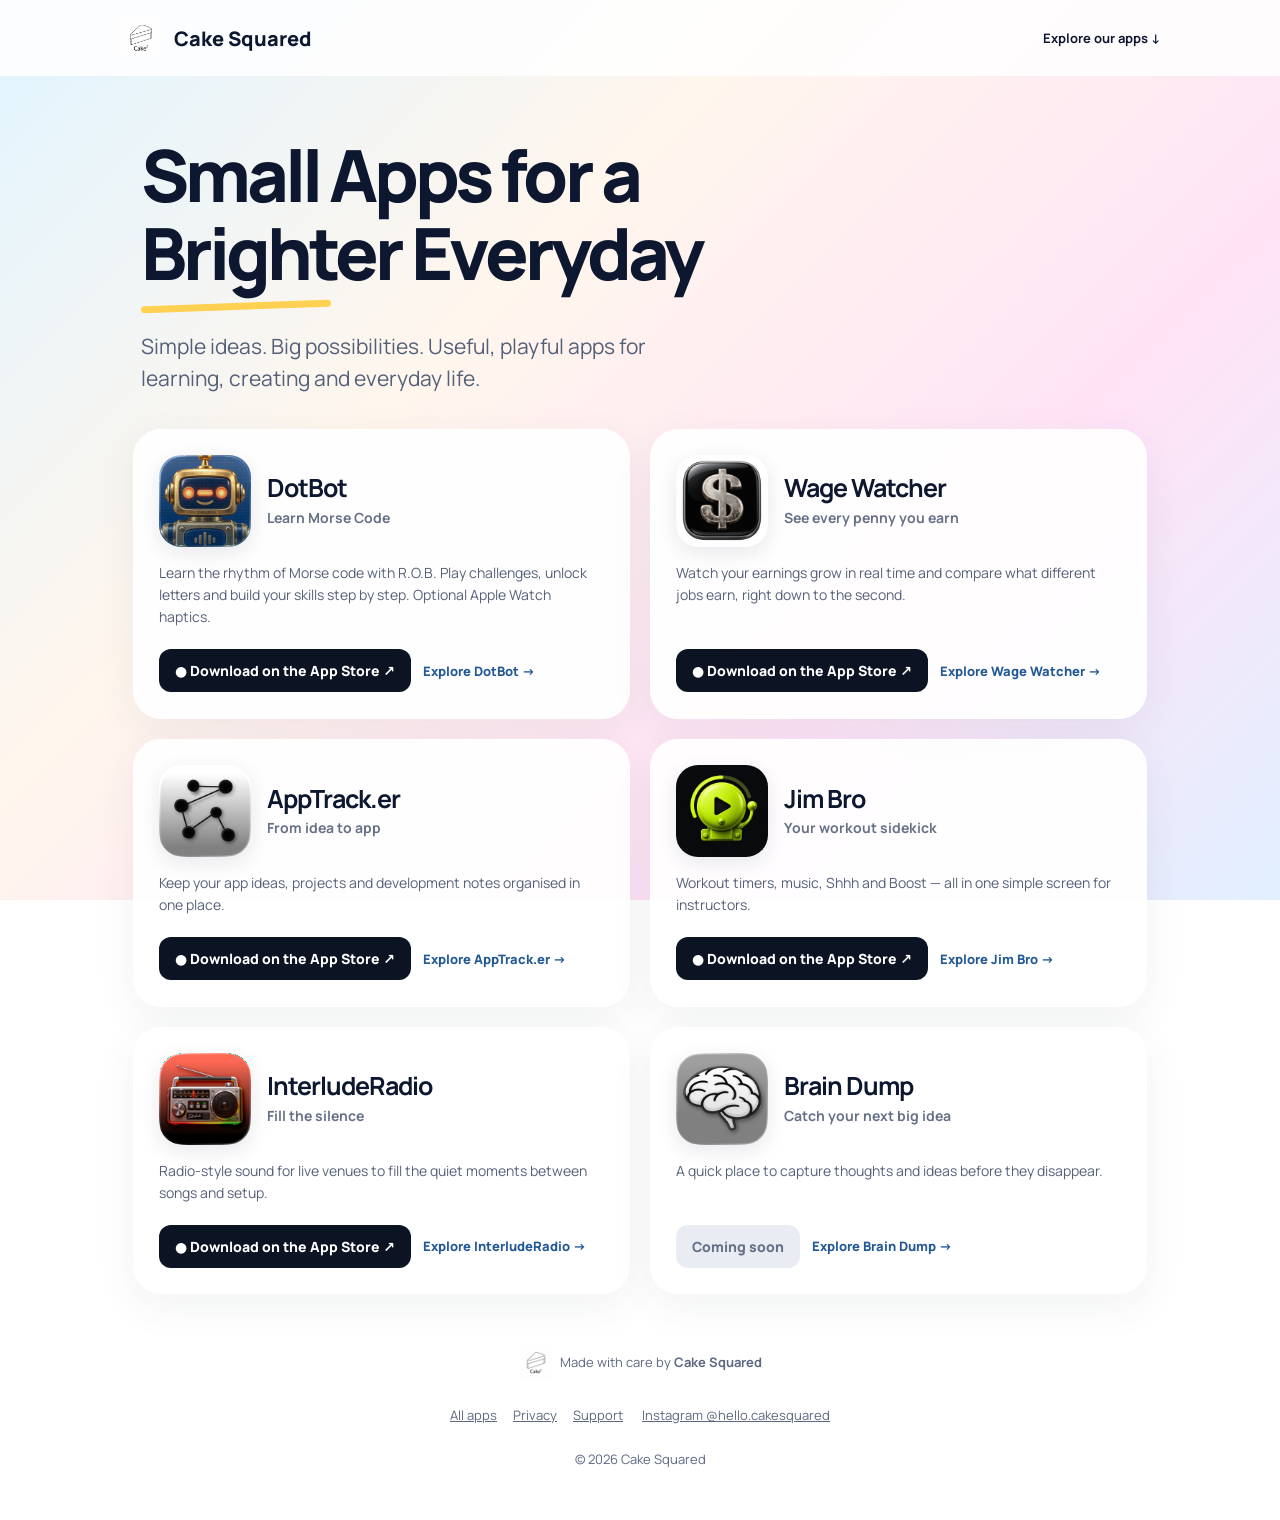
==== index.html @ 2212ad62 "Complete DotBot rebrand and redirect legacy app page" ====
<!doctype html><html lang="en-GB"><head><meta charset="utf-8"><meta name="viewport" content="width=device-width,initial-scale=1"><meta name="theme-color" content="#fff6fc"><title>Cake Squared — Apps for iPhone and Apple Watch</title><link rel="icon" href="/assets/favicon-32.png" sizes="32x32" type="image/png"><link rel="icon" href="/assets/favicon.png" sizes="512x512" type="image/png"><link rel="apple-touch-icon" href="/assets/apple-touch-icon.png"><meta name="description" content="Discover Cake Squared apps for Morse code learning, live earnings, app development, workout timing and live performance."><link rel="preconnect" href="https://fonts.googleapis.com"><link rel="preconnect" href="https://fonts.gstatic.com" crossorigin><link href="https://fonts.googleapis.com/css2?family=Manrope:wght@400;500;600;700;800&display=swap" rel="stylesheet"><link rel="stylesheet" href="/home.css?v=20261017-1">
<link rel="canonical" href="https://cakesquared.co.uk/">
<meta property="og:type" content="website">
<meta property="og:site_name" content="Cake Squared">
<meta property="og:locale" content="en_GB">
<meta property="og:title" content="Cake Squared — Apps for iPhone and Apple Watch">
<meta property="og:description" content="Discover Cake Squared apps for Morse code learning, live earnings, app development, workout timing and live performance.">
<meta property="og:url" content="https://cakesquared.co.uk/">
<meta property="og:image" content="https://cakesquared.co.uk/assets/cake-logo.png">
<meta property="og:image:alt" content="Cake Squared logo">
</head><body><a class="skip-link" href="#main">Skip to content</a><header><a class="brand" href="/"><img src="/assets/cake-logo.png" alt="">Cake Squared</a><a class="small-link" href="/#apps">Explore our apps ↓</a></header><main id="main"><section class="hero"><h1>Small Apps for a<br>Brighter Everyday</h1><div class="accent"></div><p>Simple ideas. Big possibilities. Useful, playful apps for learning, creating and everyday life.</p></section><section id="apps" class="apps" aria-label="Our apps">
<article class="app"><div class="top"><img class="icon" src="/assets/dotbot-icon.jpg" alt="DotBot icon"><div><h2>DotBot</h2><div class="subtitle">Learn Morse Code</div></div></div><p>Learn the rhythm of Morse code with R.O.B. Play challenges, unlock letters and build your skills step by step. Optional Apple Watch haptics.</p><div class="actions"><a class="store" href="https://apps.apple.com/gb/app/dotbot-learn-morse-code/id6819235842" target="_blank" rel="noopener">● Download on the App Store ↗</a><a class="details" href="/dotbot.html">Explore DotBot →</a></div></article>
<article class="app"><div class="top"><img class="icon" src="/assets/wage-watcher-icon.png" alt="Wage Watcher icon"><div><h2>Wage Watcher</h2><div class="subtitle">See every penny you earn</div></div></div><p>Watch your earnings grow in real time and compare what different jobs earn, right down to the second.</p><div class="actions"><a class="store" href="https://apps.apple.com/gb/app/wage-watcher/id6759516483" target="_blank" rel="noopener">● Download on the App Store ↗</a><a class="details" href="/wage-watcher.html">Explore Wage Watcher →</a></div></article>
<article class="app"><div class="top"><img class="icon" src="/assets/app-track-icon.png" alt="AppTrack.er icon"><div><h2>AppTrack.er</h2><div class="subtitle">From idea to app</div></div></div><p>Keep your app ideas, projects and development notes organised in one place.</p><div class="actions"><a class="store" href="https://apps.apple.com/gb/app/apptrack-er/id6759859570" target="_blank" rel="noopener">● Download on the App Store ↗</a><a class="details" href="/app-track.html">Explore AppTrack.er →</a></div></article>
<article class="app"><div class="top"><img class="icon" src="/assets/jim-bro-icon.png" alt="Jim Bro icon"><div><h2>Jim Bro</h2><div class="subtitle">Your workout sidekick</div></div></div><p>Workout timers, music, Shhh and Boost — all in one simple screen for instructors.</p><div class="actions"><a class="store" href="https://apps.apple.com/gb/app/jim-bro-workout-boss/id6760321278" target="_blank" rel="noopener">● Download on the App Store ↗</a><a class="details" href="/jim-bro.html">Explore Jim Bro →</a></div></article>
<article class="app"><div class="top"><img class="icon" src="/assets/interlude-icon.png" alt="InterludeRadio icon"><div><h2>InterludeRadio</h2><div class="subtitle">Fill the silence</div></div></div><p>Radio-style sound for live venues to fill the quiet moments between songs and setup.</p><div class="actions"><a class="store" href="https://apps.apple.com/gb/app/interluderadio/id6811347236" target="_blank" rel="noopener">● Download on the App Store ↗</a><a class="details" href="/interlude.html">Explore InterludeRadio →</a></div></article>
<article class="app"><div class="top"><img class="icon" src="/assets/brain-dump-icon.png" alt="Brain Dump icon"><div><h2>Brain Dump</h2><div class="subtitle">Catch your next big idea</div></div></div><p>A quick place to capture thoughts and ideas before they disappear.</p><div class="actions"><span class="soon">Coming soon</span><a class="details" href="/brain-dump.html">Explore Brain Dump →</a></div></article>
</section><footer><div><img src="/assets/cake-logo.png" alt="">Made with care by <strong>Cake Squared</strong></div><p><a href="/apps/">All apps</a><a href="/privacy-policy.html">Privacy</a><a href="mailto:support@cakesquared.co.uk">Support</a>
          <a href="https://www.instagram.com/hello.cakesquared/" target="_blank" rel="noopener noreferrer">Instagram @hello.cakesquared</a></p>© 2026 Cake Squared</footer></main></body></html>
---- home.css ----
*{box-sizing:border-box}body{margin:0;color:#0d1830;font-family:Manrope,system-ui,sans-serif;background:linear-gradient(135deg,#e0f4ff 0%,#fff6ed 36%,#ffe3f6 70%,#e1efff 100%) fixed}a{color:inherit}header{background:#ffffffdb;padding:16px max(20px,calc((100vw - 1040px)/2));display:flex;align-items:center;justify-content:space-between;gap:12px}.brand{display:flex;align-items:center;gap:12px;font-size:20px;font-weight:800;text-decoration:none}.brand img{width:42px;height:42px;object-fit:contain}.small-link{font-size:13px;text-decoration:none;font-weight:700}main{max-width:1050px;margin:auto;padding:36px 18px 28px}.hero{position:relative;padding:24px 8px 34px}.hero h1{font-size:clamp(38px,7vw,72px);line-height:1.08;letter-spacing:-.055em;margin:0 0 20px;max-width:780px;font-weight:800}.hero p{font-size:clamp(16px,2.4vw,21px);color:#546078;max-width:570px;line-height:1.55;margin:0}.accent{height:7px;width:190px;background:#ffd052;border-radius:99px;transform:rotate(-2deg);margin:-9px 0 20px}.apps{display:grid;grid-template-columns:repeat(2,minmax(0,1fr));gap:20px}.app{background:#fffffff0;border:1px solid #ffffff;box-shadow:0 12px 40px #36445c12;border-radius:28px;padding:25px;display:flex;flex-direction:column;gap:15px;transition:transform .2s,box-shadow .2s}.app:hover{transform:translateY(-4px);box-shadow:0 16px 42px #36445c24}.top{display:flex;gap:16px;align-items:center}.icon{height:92px;width:92px;border-radius:22px;object-fit:cover;box-shadow:0 6px 20px #17233b19;flex:none}.app h2{font-size:25px;line-height:1.1;letter-spacing:-.04em;margin:0}.subtitle{color:#667187;font-weight:700;margin-top:6px;font-size:14px}.app p{color:#566179;line-height:1.6;margin:0;flex:1;font-size:14px}.actions{display:flex;flex-wrap:wrap;align-items:center;gap:12px;margin-top:5px}.store{background:#0c1424;color:white;text-decoration:none;padding:12px 16px;border-radius:12px;font-size:14px;font-weight:800;display:inline-flex;align-items:center;gap:9px}.store:hover{background:#273853}.details{font-size:13px;font-weight:800;text-decoration:none;color:#235a95}.soon{background:#e9edf3;color:#647086;padding:12px 16px;border-radius:12px;font-weight:800;font-size:14px}footer{margin-top:28px;text-align:center;border-radius:26px;background:#ffffffa8;padding:24px;color:#5d6880;font-size:13px}footer img{width:34px;vertical-align:middle;margin-right:7px}footer a{margin:0 8px} @media(max-width:650px){.apps{grid-template-columns:1fr}.hero{padding:14px 4px 28px}.app{padding:22px}.icon{width:78px;height:78px;border-radius:19px}.app h2{font-size:22px}.small-link{font-size:12px}}@media(prefers-reduced-motion:reduce){.app{transition:none}}

html{scroll-padding-top:20px}body{min-height:100vh}.small-link,.details,footer a{display:inline-flex;align-items:center;min-height:44px}a:focus-visible{outline:3px solid #235a95;outline-offset:5px}.skip-link{position:absolute;top:8px;left:16px;z-index:10;padding:12px;background:white;border-radius:12px;transform:translateY(-150%)}.skip-link:focus{transform:none}.brand{min-width:0}.brand img{flex:none}.icon{aspect-ratio:1}.accent{pointer-events:none}footer p{line-height:1.6}@media(max-width:360px){header{padding:14px 18px}.brand{font-size:18px;gap:8px}.small-link{font-size:12px}.top{gap:12px}.app h2{font-size:21px}}@media(prefers-reduced-motion:reduce){.app:hover{transform:none}}
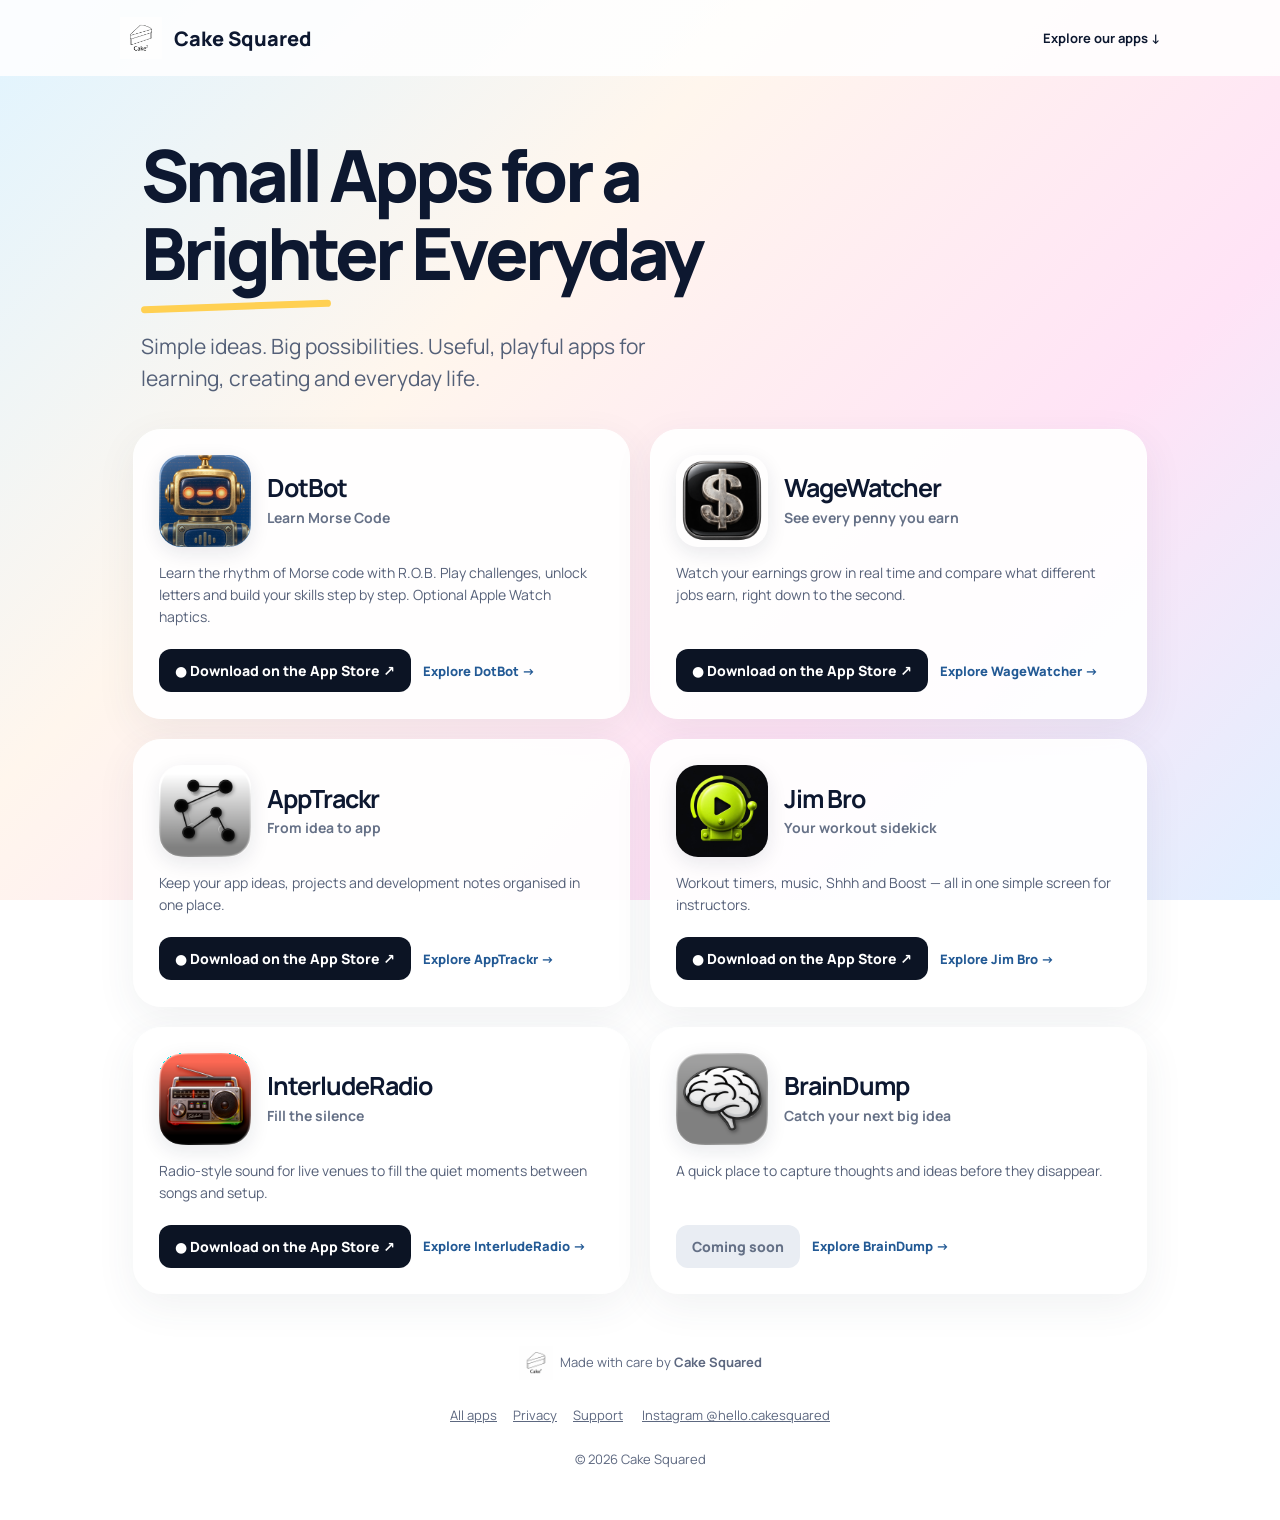
==== commit dc6d000b: "Improve app search intent, structured data and download navigation" ====
--- a/index.html
+++ b/index.html
@@ -8,12 +8,13 @@
 <meta property="og:url" content="https://cakesquared.co.uk/">
 <meta property="og:image" content="https://cakesquared.co.uk/assets/cake-logo.png">
 <meta property="og:image:alt" content="Cake Squared logo">
+<script type="application/ld+json">{"@context": "https://schema.org", "@graph": [{"@type": "Organization", "@id": "https://cakesquared.co.uk/#organization", "name": "Cake Squared", "url": "https://cakesquared.co.uk/", "logo": "https://cakesquared.co.uk/assets/cake-logo.png", "sameAs": ["https://www.instagram.com/hello.cakesquared/"]}, {"@type": "WebSite", "@id": "https://cakesquared.co.uk/#website", "name": "Cake Squared", "url": "https://cakesquared.co.uk/", "publisher": {"@id": "https://cakesquared.co.uk/#organization"}}]}</script>
 </head><body><a class="skip-link" href="#main">Skip to content</a><header><a class="brand" href="/"><img src="/assets/cake-logo.png" alt="">Cake Squared</a><a class="small-link" href="/#apps">Explore our apps ↓</a></header><main id="main"><section class="hero"><h1>Small Apps for a<br>Brighter Everyday</h1><div class="accent"></div><p>Simple ideas. Big possibilities. Useful, playful apps for learning, creating and everyday life.</p></section><section id="apps" class="apps" aria-label="Our apps">
 <article class="app"><div class="top"><img class="icon" src="/assets/dotbot-icon.jpg" alt="DotBot icon"><div><h2>DotBot</h2><div class="subtitle">Learn Morse Code</div></div></div><p>Learn the rhythm of Morse code with R.O.B. Play challenges, unlock letters and build your skills step by step. Optional Apple Watch haptics.</p><div class="actions"><a class="store" href="https://apps.apple.com/gb/app/dotbot-learn-morse-code/id6819235842" target="_blank" rel="noopener">● Download on the App Store ↗</a><a class="details" href="/dotbot.html">Explore DotBot →</a></div></article>
-<article class="app"><div class="top"><img class="icon" src="/assets/wage-watcher-icon.png" alt="Wage Watcher icon"><div><h2>Wage Watcher</h2><div class="subtitle">See every penny you earn</div></div></div><p>Watch your earnings grow in real time and compare what different jobs earn, right down to the second.</p><div class="actions"><a class="store" href="https://apps.apple.com/gb/app/wage-watcher/id6759516483" target="_blank" rel="noopener">● Download on the App Store ↗</a><a class="details" href="/wage-watcher.html">Explore Wage Watcher →</a></div></article>
-<article class="app"><div class="top"><img class="icon" src="/assets/app-track-icon.png" alt="AppTrack.er icon"><div><h2>AppTrack.er</h2><div class="subtitle">From idea to app</div></div></div><p>Keep your app ideas, projects and development notes organised in one place.</p><div class="actions"><a class="store" href="https://apps.apple.com/gb/app/apptrack-er/id6759859570" target="_blank" rel="noopener">● Download on the App Store ↗</a><a class="details" href="/app-track.html">Explore AppTrack.er →</a></div></article>
+<article class="app"><div class="top"><img class="icon" src="/assets/wage-watcher-icon.png" alt="WageWatcher icon"><div><h2>WageWatcher</h2><div class="subtitle">See every penny you earn</div></div></div><p>Watch your earnings grow in real time and compare what different jobs earn, right down to the second.</p><div class="actions"><a class="store" href="https://apps.apple.com/gb/app/wage-watcher/id6759516483" target="_blank" rel="noopener">● Download on the App Store ↗</a><a class="details" href="/wage-watcher.html">Explore WageWatcher →</a></div></article>
+<article class="app"><div class="top"><img class="icon" src="/assets/app-track-icon.png" alt="AppTrackr icon"><div><h2>AppTrackr</h2><div class="subtitle">From idea to app</div></div></div><p>Keep your app ideas, projects and development notes organised in one place.</p><div class="actions"><a class="store" href="https://apps.apple.com/gb/app/apptrack-er/id6759859570" target="_blank" rel="noopener">● Download on the App Store ↗</a><a class="details" href="/app-track.html">Explore AppTrackr →</a></div></article>
 <article class="app"><div class="top"><img class="icon" src="/assets/jim-bro-icon.png" alt="Jim Bro icon"><div><h2>Jim Bro</h2><div class="subtitle">Your workout sidekick</div></div></div><p>Workout timers, music, Shhh and Boost — all in one simple screen for instructors.</p><div class="actions"><a class="store" href="https://apps.apple.com/gb/app/jim-bro-workout-boss/id6760321278" target="_blank" rel="noopener">● Download on the App Store ↗</a><a class="details" href="/jim-bro.html">Explore Jim Bro →</a></div></article>
 <article class="app"><div class="top"><img class="icon" src="/assets/interlude-icon.png" alt="InterludeRadio icon"><div><h2>InterludeRadio</h2><div class="subtitle">Fill the silence</div></div></div><p>Radio-style sound for live venues to fill the quiet moments between songs and setup.</p><div class="actions"><a class="store" href="https://apps.apple.com/gb/app/interluderadio/id6811347236" target="_blank" rel="noopener">● Download on the App Store ↗</a><a class="details" href="/interlude.html">Explore InterludeRadio →</a></div></article>
-<article class="app"><div class="top"><img class="icon" src="/assets/brain-dump-icon.png" alt="Brain Dump icon"><div><h2>Brain Dump</h2><div class="subtitle">Catch your next big idea</div></div></div><p>A quick place to capture thoughts and ideas before they disappear.</p><div class="actions"><span class="soon">Coming soon</span><a class="details" href="/brain-dump.html">Explore Brain Dump →</a></div></article>
+<article class="app"><div class="top"><img class="icon" src="/assets/brain-dump-icon.png" alt="BrainDump icon"><div><h2>BrainDump</h2><div class="subtitle">Catch your next big idea</div></div></div><p>A quick place to capture thoughts and ideas before they disappear.</p><div class="actions"><span class="soon">Coming soon</span><a class="details" href="/brain-dump.html">Explore BrainDump →</a></div></article>
 </section><footer><div><img src="/assets/cake-logo.png" alt="">Made with care by <strong>Cake Squared</strong></div><p><a href="/apps/">All apps</a><a href="/privacy-policy.html">Privacy</a><a href="mailto:support@cakesquared.co.uk">Support</a>
           <a href="https://www.instagram.com/hello.cakesquared/" target="_blank" rel="noopener noreferrer">Instagram @hello.cakesquared</a></p>© 2026 Cake Squared</footer></main></body></html>
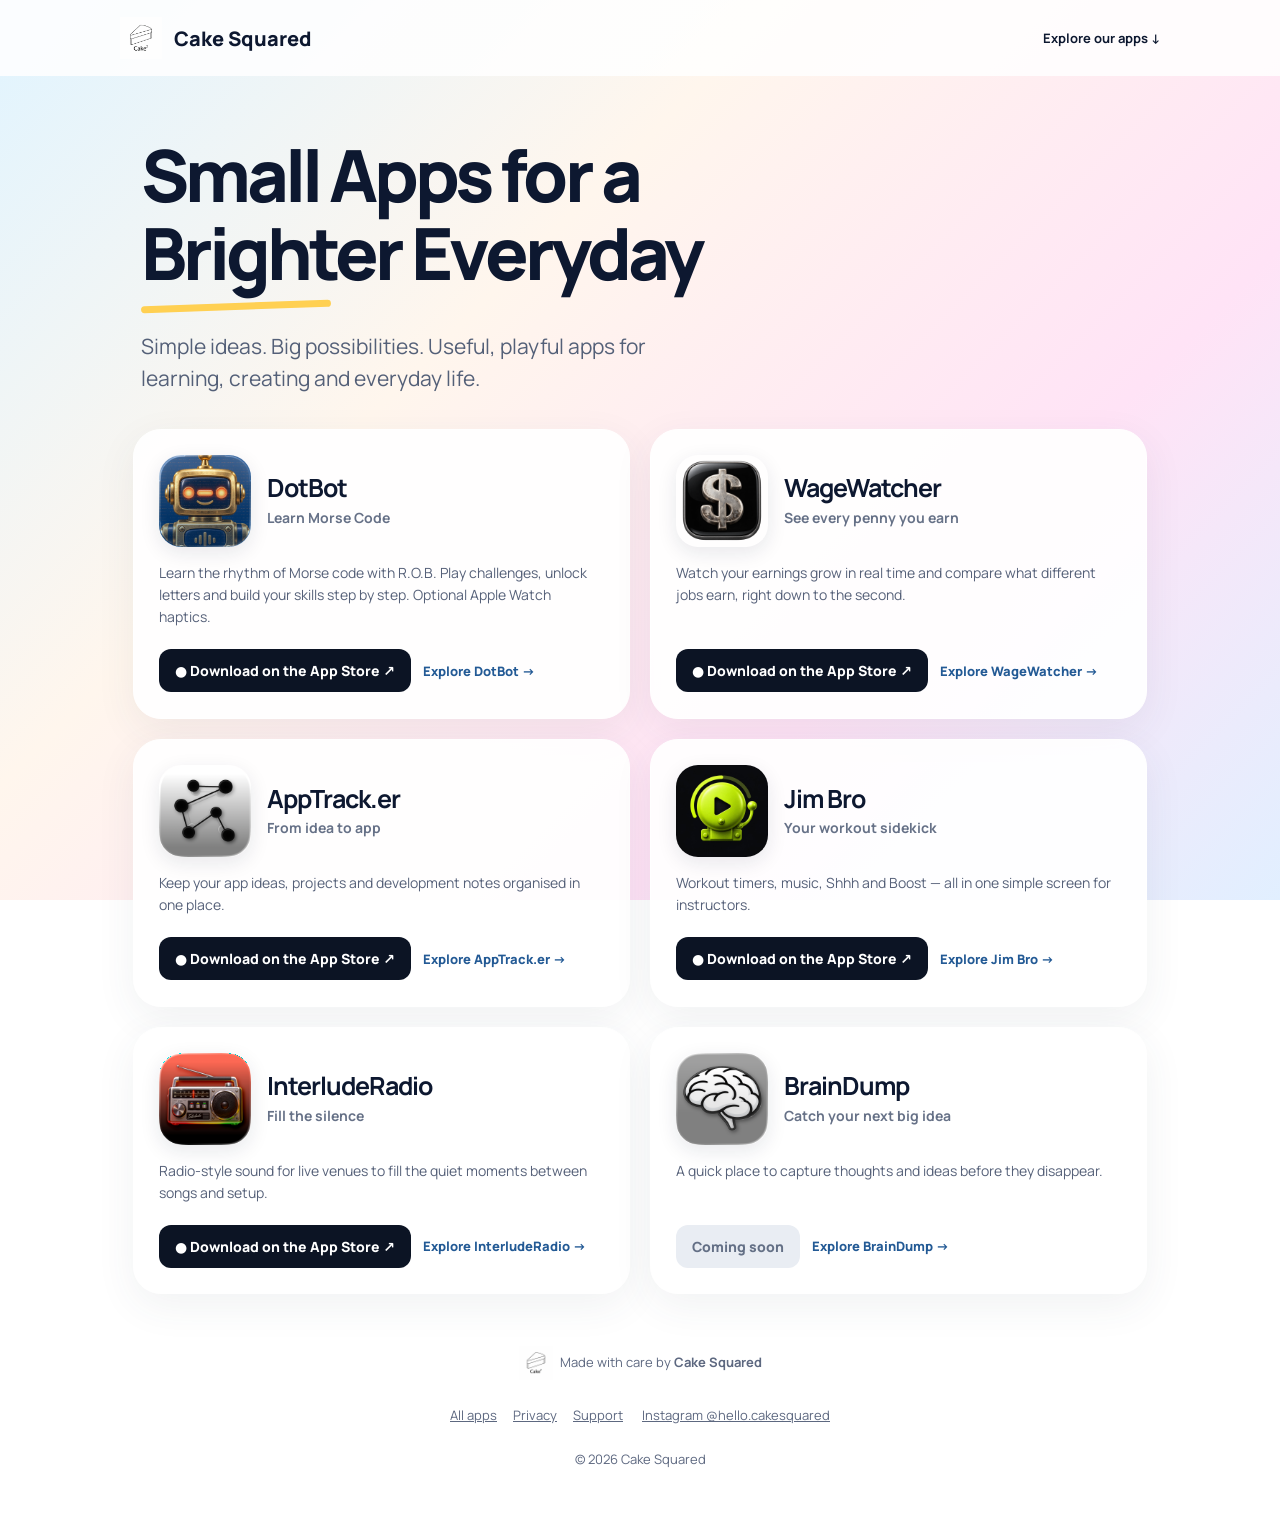
==== commit 37452fee: "Correct app branding to AppTrack.er" ====
--- a/index.html
+++ b/index.html
@@ -12,7 +12,7 @@
 </head><body><a class="skip-link" href="#main">Skip to content</a><header><a class="brand" href="/"><img src="/assets/cake-logo.png" alt="">Cake Squared</a><a class="small-link" href="/#apps">Explore our apps ↓</a></header><main id="main"><section class="hero"><h1>Small Apps for a<br>Brighter Everyday</h1><div class="accent"></div><p>Simple ideas. Big possibilities. Useful, playful apps for learning, creating and everyday life.</p></section><section id="apps" class="apps" aria-label="Our apps">
 <article class="app"><div class="top"><img class="icon" src="/assets/dotbot-icon.jpg" alt="DotBot icon"><div><h2>DotBot</h2><div class="subtitle">Learn Morse Code</div></div></div><p>Learn the rhythm of Morse code with R.O.B. Play challenges, unlock letters and build your skills step by step. Optional Apple Watch haptics.</p><div class="actions"><a class="store" href="https://apps.apple.com/gb/app/dotbot-learn-morse-code/id6819235842" target="_blank" rel="noopener">● Download on the App Store ↗</a><a class="details" href="/dotbot.html">Explore DotBot →</a></div></article>
 <article class="app"><div class="top"><img class="icon" src="/assets/wage-watcher-icon.png" alt="WageWatcher icon"><div><h2>WageWatcher</h2><div class="subtitle">See every penny you earn</div></div></div><p>Watch your earnings grow in real time and compare what different jobs earn, right down to the second.</p><div class="actions"><a class="store" href="https://apps.apple.com/gb/app/wage-watcher/id6759516483" target="_blank" rel="noopener">● Download on the App Store ↗</a><a class="details" href="/wage-watcher.html">Explore WageWatcher →</a></div></article>
-<article class="app"><div class="top"><img class="icon" src="/assets/app-track-icon.png" alt="AppTrackr icon"><div><h2>AppTrackr</h2><div class="subtitle">From idea to app</div></div></div><p>Keep your app ideas, projects and development notes organised in one place.</p><div class="actions"><a class="store" href="https://apps.apple.com/gb/app/apptrack-er/id6759859570" target="_blank" rel="noopener">● Download on the App Store ↗</a><a class="details" href="/app-track.html">Explore AppTrackr →</a></div></article>
+<article class="app"><div class="top"><img class="icon" src="/assets/app-track-icon.png" alt="AppTrack.er icon"><div><h2>AppTrack.er</h2><div class="subtitle">From idea to app</div></div></div><p>Keep your app ideas, projects and development notes organised in one place.</p><div class="actions"><a class="store" href="https://apps.apple.com/gb/app/apptrack-er/id6759859570" target="_blank" rel="noopener">● Download on the App Store ↗</a><a class="details" href="/app-track.html">Explore AppTrack.er →</a></div></article>
 <article class="app"><div class="top"><img class="icon" src="/assets/jim-bro-icon.png" alt="Jim Bro icon"><div><h2>Jim Bro</h2><div class="subtitle">Your workout sidekick</div></div></div><p>Workout timers, music, Shhh and Boost — all in one simple screen for instructors.</p><div class="actions"><a class="store" href="https://apps.apple.com/gb/app/jim-bro-workout-boss/id6760321278" target="_blank" rel="noopener">● Download on the App Store ↗</a><a class="details" href="/jim-bro.html">Explore Jim Bro →</a></div></article>
 <article class="app"><div class="top"><img class="icon" src="/assets/interlude-icon.png" alt="InterludeRadio icon"><div><h2>InterludeRadio</h2><div class="subtitle">Fill the silence</div></div></div><p>Radio-style sound for live venues to fill the quiet moments between songs and setup.</p><div class="actions"><a class="store" href="https://apps.apple.com/gb/app/interluderadio/id6811347236" target="_blank" rel="noopener">● Download on the App Store ↗</a><a class="details" href="/interlude.html">Explore InterludeRadio →</a></div></article>
 <article class="app"><div class="top"><img class="icon" src="/assets/brain-dump-icon.png" alt="BrainDump icon"><div><h2>BrainDump</h2><div class="subtitle">Catch your next big idea</div></div></div><p>A quick place to capture thoughts and ideas before they disappear.</p><div class="actions"><span class="soon">Coming soon</span><a class="details" href="/brain-dump.html">Explore BrainDump →</a></div></article>
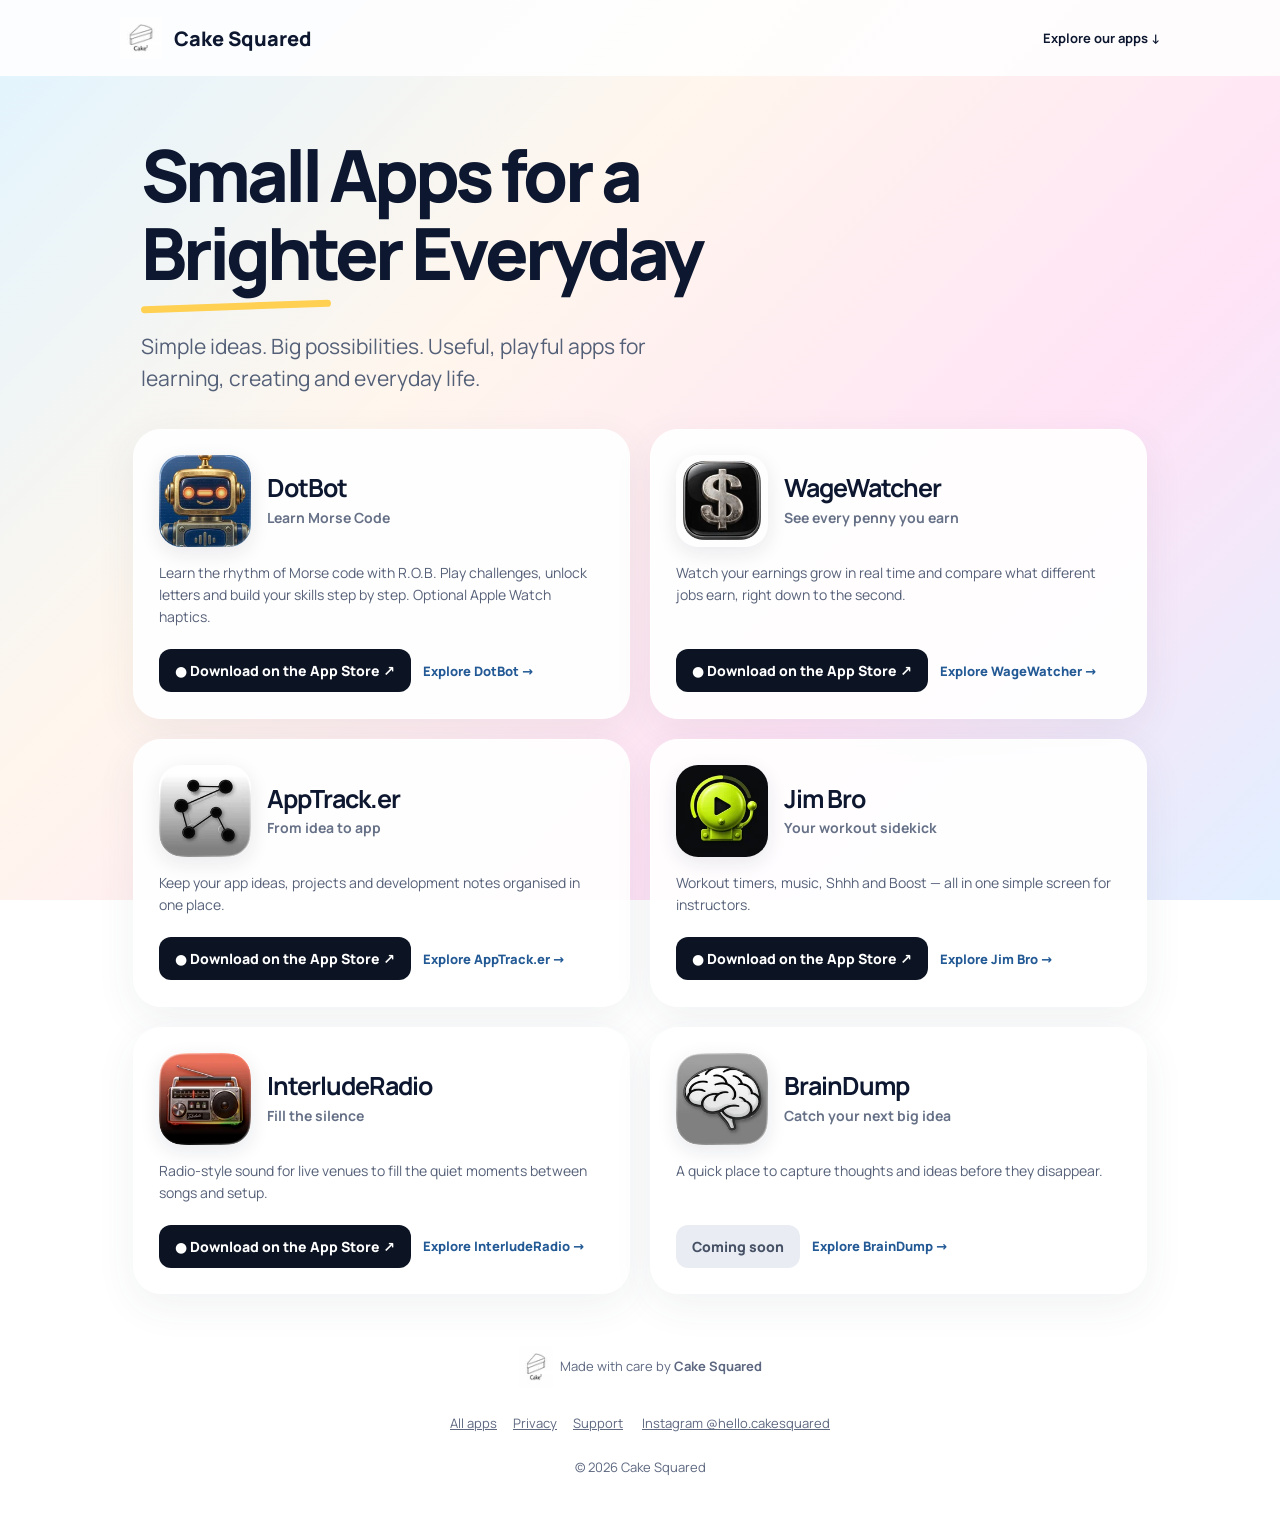
==== commit 4ab004ce: "Optimise website images, fonts and accessibility" ====
--- a/index.html
+++ b/index.html
@@ -1,4 +1,4 @@
-<!doctype html><html lang="en-GB"><head><meta charset="utf-8"><meta name="viewport" content="width=device-width,initial-scale=1"><meta name="theme-color" content="#fff6fc"><title>Cake Squared — Apps for iPhone and Apple Watch</title><link rel="icon" href="/assets/favicon-32.png" sizes="32x32" type="image/png"><link rel="icon" href="/assets/favicon.png" sizes="512x512" type="image/png"><link rel="apple-touch-icon" href="/assets/apple-touch-icon.png"><meta name="description" content="Discover Cake Squared apps for Morse code learning, live earnings, app development, workout timing and live performance."><link rel="preconnect" href="https://fonts.googleapis.com"><link rel="preconnect" href="https://fonts.gstatic.com" crossorigin><link href="https://fonts.googleapis.com/css2?family=Manrope:wght@400;500;600;700;800&display=swap" rel="stylesheet"><link rel="stylesheet" href="/home.css?v=20261017-1">
+<!doctype html><html lang="en-GB"><head><meta charset="utf-8"><meta name="viewport" content="width=device-width,initial-scale=1"><meta name="theme-color" content="#fff6fc"><title>Cake Squared — Apps for iPhone and Apple Watch</title><link rel="icon" href="/assets/favicon-32.png" sizes="32x32" type="image/png"><link rel="icon" href="/assets/favicon.png" sizes="512x512" type="image/png"><link rel="apple-touch-icon" href="/assets/apple-touch-icon.png"><meta name="description" content="Discover Cake Squared apps for Morse code learning, live earnings, app development, workout timing and live performance."><link rel="stylesheet" href="/home.css?v=20261019-performance">
 <link rel="canonical" href="https://cakesquared.co.uk/">
 <meta property="og:type" content="website">
 <meta property="og:site_name" content="Cake Squared">
@@ -9,12 +9,13 @@
 <meta property="og:image" content="https://cakesquared.co.uk/assets/cake-logo.png">
 <meta property="og:image:alt" content="Cake Squared logo">
 <script type="application/ld+json">{"@context": "https://schema.org", "@graph": [{"@type": "Organization", "@id": "https://cakesquared.co.uk/#organization", "name": "Cake Squared", "url": "https://cakesquared.co.uk/", "logo": "https://cakesquared.co.uk/assets/cake-logo.png", "sameAs": ["https://www.instagram.com/hello.cakesquared/"]}, {"@type": "WebSite", "@id": "https://cakesquared.co.uk/#website", "name": "Cake Squared", "url": "https://cakesquared.co.uk/", "publisher": {"@id": "https://cakesquared.co.uk/#organization"}}]}</script>
-</head><body><a class="skip-link" href="#main">Skip to content</a><header><a class="brand" href="/"><img src="/assets/cake-logo.png" alt="">Cake Squared</a><a class="small-link" href="/#apps">Explore our apps ↓</a></header><main id="main"><section class="hero"><h1>Small Apps for a<br>Brighter Everyday</h1><div class="accent"></div><p>Simple ideas. Big possibilities. Useful, playful apps for learning, creating and everyday life.</p></section><section id="apps" class="apps" aria-label="Our apps">
-<article class="app"><div class="top"><img class="icon" src="/assets/dotbot-icon.jpg" alt="DotBot icon"><div><h2>DotBot</h2><div class="subtitle">Learn Morse Code</div></div></div><p>Learn the rhythm of Morse code with R.O.B. Play challenges, unlock letters and build your skills step by step. Optional Apple Watch haptics.</p><div class="actions"><a class="store" href="https://apps.apple.com/gb/app/dotbot-learn-morse-code/id6819235842" target="_blank" rel="noopener">● Download on the App Store ↗</a><a class="details" href="/dotbot.html">Explore DotBot →</a></div></article>
-<article class="app"><div class="top"><img class="icon" src="/assets/wage-watcher-icon.png" alt="WageWatcher icon"><div><h2>WageWatcher</h2><div class="subtitle">See every penny you earn</div></div></div><p>Watch your earnings grow in real time and compare what different jobs earn, right down to the second.</p><div class="actions"><a class="store" href="https://apps.apple.com/gb/app/wage-watcher/id6759516483" target="_blank" rel="noopener">● Download on the App Store ↗</a><a class="details" href="/wage-watcher.html">Explore WageWatcher →</a></div></article>
-<article class="app"><div class="top"><img class="icon" src="/assets/app-track-icon.png" alt="AppTrack.er icon"><div><h2>AppTrack.er</h2><div class="subtitle">From idea to app</div></div></div><p>Keep your app ideas, projects and development notes organised in one place.</p><div class="actions"><a class="store" href="https://apps.apple.com/gb/app/apptrack-er/id6759859570" target="_blank" rel="noopener">● Download on the App Store ↗</a><a class="details" href="/app-track.html">Explore AppTrack.er →</a></div></article>
-<article class="app"><div class="top"><img class="icon" src="/assets/jim-bro-icon.png" alt="Jim Bro icon"><div><h2>Jim Bro</h2><div class="subtitle">Your workout sidekick</div></div></div><p>Workout timers, music, Shhh and Boost — all in one simple screen for instructors.</p><div class="actions"><a class="store" href="https://apps.apple.com/gb/app/jim-bro-workout-boss/id6760321278" target="_blank" rel="noopener">● Download on the App Store ↗</a><a class="details" href="/jim-bro.html">Explore Jim Bro →</a></div></article>
-<article class="app"><div class="top"><img class="icon" src="/assets/interlude-icon.png" alt="InterludeRadio icon"><div><h2>InterludeRadio</h2><div class="subtitle">Fill the silence</div></div></div><p>Radio-style sound for live venues to fill the quiet moments between songs and setup.</p><div class="actions"><a class="store" href="https://apps.apple.com/gb/app/interluderadio/id6811347236" target="_blank" rel="noopener">● Download on the App Store ↗</a><a class="details" href="/interlude.html">Explore InterludeRadio →</a></div></article>
-<article class="app"><div class="top"><img class="icon" src="/assets/brain-dump-icon.png" alt="BrainDump icon"><div><h2>BrainDump</h2><div class="subtitle">Catch your next big idea</div></div></div><p>A quick place to capture thoughts and ideas before they disappear.</p><div class="actions"><span class="soon">Coming soon</span><a class="details" href="/brain-dump.html">Explore BrainDump →</a></div></article>
-</section><footer><div><img src="/assets/cake-logo.png" alt="">Made with care by <strong>Cake Squared</strong></div><p><a href="/apps/">All apps</a><a href="/privacy-policy.html">Privacy</a><a href="mailto:support@cakesquared.co.uk">Support</a>
+<link rel="preload" href="/assets/fonts/manrope-latin-wght.a30ddcd349.woff2" as="font" type="font/woff2" crossorigin>
+</head><body><a class="skip-link" href="#main">Skip to content</a><header><a class="brand" href="/"><img src="/assets/cake-logo-96.fbf16d977c.webp" srcset="/assets/cake-logo-48.857204a670.webp 48w, /assets/cake-logo-96.fbf16d977c.webp 96w, /assets/cake-logo-144.d6beeb73c0.webp 144w" sizes="42px" alt="" width="42" height="42">Cake Squared</a><a class="small-link" href="/#apps">Explore our apps ↓</a></header><main id="main"><section class="hero"><h1>Small Apps for a<br>Brighter Everyday</h1><div class="accent"></div><p>Simple ideas. Big possibilities. Useful, playful apps for learning, creating and everyday life.</p></section><section id="apps" class="apps" aria-label="Our apps">
+<article class="app"><div class="top"><img class="icon" src="/assets/dotbot-icon-280.6456ed85e7.webp" srcset="/assets/dotbot-icon-160.5a1144e076.webp 160w, /assets/dotbot-icon-280.6456ed85e7.webp 280w, /assets/dotbot-icon-420.4461c320c5.webp 420w, /assets/dotbot-icon-640.72a0bc8f96.webp 640w" sizes="(max-width: 650px) 78px, 92px" alt="DotBot icon" width="92" height="92"><div><h2>DotBot</h2><div class="subtitle">Learn Morse Code</div></div></div><p>Learn the rhythm of Morse code with R.O.B. Play challenges, unlock letters and build your skills step by step. Optional Apple Watch haptics.</p><div class="actions"><a class="store" href="https://apps.apple.com/gb/app/dotbot-learn-morse-code/id6819235842" target="_blank" rel="noopener">● Download on the App Store ↗</a><a class="details" href="/dotbot.html">Explore DotBot →</a></div></article>
+<article class="app"><div class="top"><img class="icon" src="/assets/wage-watcher-icon-280.cd7857824c.webp" srcset="/assets/wage-watcher-icon-160.d3eb4213e5.webp 160w, /assets/wage-watcher-icon-280.cd7857824c.webp 280w, /assets/wage-watcher-icon-420.4acfbf513a.webp 420w, /assets/wage-watcher-icon-640.5f55d8e931.webp 640w" sizes="(max-width: 650px) 78px, 92px" alt="WageWatcher icon" width="92" height="92"><div><h2>WageWatcher</h2><div class="subtitle">See every penny you earn</div></div></div><p>Watch your earnings grow in real time and compare what different jobs earn, right down to the second.</p><div class="actions"><a class="store" href="https://apps.apple.com/gb/app/wage-watcher/id6759516483" target="_blank" rel="noopener">● Download on the App Store ↗</a><a class="details" href="/wage-watcher.html">Explore WageWatcher →</a></div></article>
+<article class="app"><div class="top"><img class="icon" src="/assets/app-track-icon-280.3f700f9663.webp" srcset="/assets/app-track-icon-160.f010804322.webp 160w, /assets/app-track-icon-280.3f700f9663.webp 280w, /assets/app-track-icon-420.3039250a13.webp 420w, /assets/app-track-icon-640.511a740636.webp 640w" sizes="(max-width: 650px) 78px, 92px" alt="AppTrack.er icon" width="92" height="92"><div><h2>AppTrack.er</h2><div class="subtitle">From idea to app</div></div></div><p>Keep your app ideas, projects and development notes organised in one place.</p><div class="actions"><a class="store" href="https://apps.apple.com/gb/app/apptrack-er/id6759859570" target="_blank" rel="noopener">● Download on the App Store ↗</a><a class="details" href="/app-track.html">Explore AppTrack.er →</a></div></article>
+<article class="app"><div class="top"><img class="icon" src="/assets/jim-bro-icon-280.d9cbddbb77.webp" srcset="/assets/jim-bro-icon-160.0334341a74.webp 160w, /assets/jim-bro-icon-280.d9cbddbb77.webp 280w, /assets/jim-bro-icon-420.c800bc79bf.webp 420w, /assets/jim-bro-icon-640.e603215ba7.webp 640w" sizes="(max-width: 650px) 78px, 92px" alt="Jim Bro icon" width="92" height="92"><div><h2>Jim Bro</h2><div class="subtitle">Your workout sidekick</div></div></div><p>Workout timers, music, Shhh and Boost — all in one simple screen for instructors.</p><div class="actions"><a class="store" href="https://apps.apple.com/gb/app/jim-bro-workout-boss/id6760321278" target="_blank" rel="noopener">● Download on the App Store ↗</a><a class="details" href="/jim-bro.html">Explore Jim Bro →</a></div></article>
+<article class="app"><div class="top"><img class="icon" src="/assets/interlude-icon-280.21f62c529a.webp" srcset="/assets/interlude-icon-160.9096c0a732.webp 160w, /assets/interlude-icon-280.21f62c529a.webp 280w, /assets/interlude-icon-420.edabfe702f.webp 420w, /assets/interlude-icon-640.c28ff5ff35.webp 640w" sizes="(max-width: 650px) 78px, 92px" alt="InterludeRadio icon" width="92" height="92"><div><h2>InterludeRadio</h2><div class="subtitle">Fill the silence</div></div></div><p>Radio-style sound for live venues to fill the quiet moments between songs and setup.</p><div class="actions"><a class="store" href="https://apps.apple.com/gb/app/interluderadio/id6811347236" target="_blank" rel="noopener">● Download on the App Store ↗</a><a class="details" href="/interlude.html">Explore InterludeRadio →</a></div></article>
+<article class="app"><div class="top"><img class="icon" src="/assets/brain-dump-icon-280.26d055d819.webp" srcset="/assets/brain-dump-icon-160.3758b130e0.webp 160w, /assets/brain-dump-icon-280.26d055d819.webp 280w, /assets/brain-dump-icon-420.34e09faa56.webp 420w, /assets/brain-dump-icon-640.884ef76376.webp 640w" sizes="(max-width: 650px) 78px, 92px" alt="BrainDump icon" width="92" height="92"><div><h2>BrainDump</h2><div class="subtitle">Catch your next big idea</div></div></div><p>A quick place to capture thoughts and ideas before they disappear.</p><div class="actions"><span class="soon">Coming soon</span><a class="details" href="/brain-dump.html">Explore BrainDump →</a></div></article>
+</section><footer><div><img src="/assets/cake-logo-96.fbf16d977c.webp" srcset="/assets/cake-logo-48.857204a670.webp 48w, /assets/cake-logo-96.fbf16d977c.webp 96w, /assets/cake-logo-144.d6beeb73c0.webp 144w" sizes="34px" alt="" width="42" height="42">Made with care by <strong>Cake Squared</strong></div><p><a href="/apps/">All apps</a><a href="/privacy-policy.html">Privacy</a><a href="mailto:support@cakesquared.co.uk">Support</a>
           <a href="https://www.instagram.com/hello.cakesquared/" target="_blank" rel="noopener noreferrer">Instagram @hello.cakesquared</a></p>© 2026 Cake Squared</footer></main></body></html>
--- a/home.css
+++ b/home.css
@@ -1,3 +1,4 @@
-*{box-sizing:border-box}body{margin:0;color:#0d1830;font-family:Manrope,system-ui,sans-serif;background:linear-gradient(135deg,#e0f4ff 0%,#fff6ed 36%,#ffe3f6 70%,#e1efff 100%) fixed}a{color:inherit}header{background:#ffffffdb;padding:16px max(20px,calc((100vw - 1040px)/2));display:flex;align-items:center;justify-content:space-between;gap:12px}.brand{display:flex;align-items:center;gap:12px;font-size:20px;font-weight:800;text-decoration:none}.brand img{width:42px;height:42px;object-fit:contain}.small-link{font-size:13px;text-decoration:none;font-weight:700}main{max-width:1050px;margin:auto;padding:36px 18px 28px}.hero{position:relative;padding:24px 8px 34px}.hero h1{font-size:clamp(38px,7vw,72px);line-height:1.08;letter-spacing:-.055em;margin:0 0 20px;max-width:780px;font-weight:800}.hero p{font-size:clamp(16px,2.4vw,21px);color:#546078;max-width:570px;line-height:1.55;margin:0}.accent{height:7px;width:190px;background:#ffd052;border-radius:99px;transform:rotate(-2deg);margin:-9px 0 20px}.apps{display:grid;grid-template-columns:repeat(2,minmax(0,1fr));gap:20px}.app{background:#fffffff0;border:1px solid #ffffff;box-shadow:0 12px 40px #36445c12;border-radius:28px;padding:25px;display:flex;flex-direction:column;gap:15px;transition:transform .2s,box-shadow .2s}.app:hover{transform:translateY(-4px);box-shadow:0 16px 42px #36445c24}.top{display:flex;gap:16px;align-items:center}.icon{height:92px;width:92px;border-radius:22px;object-fit:cover;box-shadow:0 6px 20px #17233b19;flex:none}.app h2{font-size:25px;line-height:1.1;letter-spacing:-.04em;margin:0}.subtitle{color:#667187;font-weight:700;margin-top:6px;font-size:14px}.app p{color:#566179;line-height:1.6;margin:0;flex:1;font-size:14px}.actions{display:flex;flex-wrap:wrap;align-items:center;gap:12px;margin-top:5px}.store{background:#0c1424;color:white;text-decoration:none;padding:12px 16px;border-radius:12px;font-size:14px;font-weight:800;display:inline-flex;align-items:center;gap:9px}.store:hover{background:#273853}.details{font-size:13px;font-weight:800;text-decoration:none;color:#235a95}.soon{background:#e9edf3;color:#647086;padding:12px 16px;border-radius:12px;font-weight:800;font-size:14px}footer{margin-top:28px;text-align:center;border-radius:26px;background:#ffffffa8;padding:24px;color:#5d6880;font-size:13px}footer img{width:34px;vertical-align:middle;margin-right:7px}footer a{margin:0 8px} @media(max-width:650px){.apps{grid-template-columns:1fr}.hero{padding:14px 4px 28px}.app{padding:22px}.icon{width:78px;height:78px;border-radius:19px}.app h2{font-size:22px}.small-link{font-size:12px}}@media(prefers-reduced-motion:reduce){.app{transition:none}}
+@font-face{font-family:Manrope;font-style:normal;font-weight:200 800;font-display:swap;src:url("/assets/fonts/manrope-latin-wght.a30ddcd349.woff2") format("woff2")}
+*{box-sizing:border-box}body{margin:0;color:#0d1830;font-family:Manrope,system-ui,sans-serif;background:linear-gradient(135deg,#e0f4ff 0%,#fff6ed 36%,#ffe3f6 70%,#e1efff 100%) fixed}a{color:inherit}header{background:#ffffffdb;padding:16px max(20px,calc((100vw - 1040px)/2));display:flex;align-items:center;justify-content:space-between;gap:12px}.brand{display:flex;align-items:center;gap:12px;font-size:20px;font-weight:800;text-decoration:none}.brand img{width:42px;height:42px;object-fit:contain}.small-link{font-size:13px;text-decoration:none;font-weight:700}main{max-width:1050px;margin:auto;padding:36px 18px 28px}.hero{position:relative;padding:24px 8px 34px}.hero h1{font-size:clamp(38px,7vw,72px);line-height:1.08;letter-spacing:-.055em;margin:0 0 20px;max-width:780px;font-weight:800}.hero p{font-size:clamp(16px,2.4vw,21px);color:#546078;max-width:570px;line-height:1.55;margin:0}.accent{height:7px;width:190px;background:#ffd052;border-radius:99px;transform:rotate(-2deg);margin:-9px 0 20px}.apps{display:grid;grid-template-columns:repeat(2,minmax(0,1fr));gap:20px}.app{background:#fffffff0;border:1px solid #ffffff;box-shadow:0 12px 40px #36445c12;border-radius:28px;padding:25px;display:flex;flex-direction:column;gap:15px;transition:transform .2s,box-shadow .2s}.app:hover{transform:translateY(-4px);box-shadow:0 16px 42px #36445c24}.top{display:flex;gap:16px;align-items:center}.icon{height:92px;width:92px;border-radius:22px;object-fit:cover;box-shadow:0 6px 20px #17233b19;flex:none}.app h2{font-size:25px;line-height:1.1;letter-spacing:-.04em;margin:0}.subtitle{color:#667187;font-weight:700;margin-top:6px;font-size:14px}.app p{color:#566179;line-height:1.6;margin:0;flex:1;font-size:14px}.actions{display:flex;flex-wrap:wrap;align-items:center;gap:12px;margin-top:5px}.store{background:#0c1424;color:white;text-decoration:none;padding:12px 16px;border-radius:12px;font-size:14px;font-weight:800;display:inline-flex;align-items:center;gap:9px}.store:hover{background:#273853}.details{font-size:13px;font-weight:800;text-decoration:none;color:#235a95}.soon{background:#e9edf3;color:#465166;padding:12px 16px;border-radius:12px;font-weight:800;font-size:14px}footer{margin-top:28px;text-align:center;border-radius:26px;background:#ffffffa8;padding:24px;color:#5d6880;font-size:13px}footer img{width:34px;vertical-align:middle;margin-right:7px}footer a{margin:0 8px} @media(max-width:650px){.apps{grid-template-columns:1fr}.hero{padding:14px 4px 28px}.app{padding:22px}.icon{width:78px;height:78px;border-radius:19px}.app h2{font-size:22px}.small-link{font-size:12px}}@media(prefers-reduced-motion:reduce){.app{transition:none}}
 
 html{scroll-padding-top:20px}body{min-height:100vh}.small-link,.details,footer a{display:inline-flex;align-items:center;min-height:44px}a:focus-visible{outline:3px solid #235a95;outline-offset:5px}.skip-link{position:absolute;top:8px;left:16px;z-index:10;padding:12px;background:white;border-radius:12px;transform:translateY(-150%)}.skip-link:focus{transform:none}.brand{min-width:0}.brand img{flex:none}.icon{aspect-ratio:1}.accent{pointer-events:none}footer p{line-height:1.6}@media(max-width:360px){header{padding:14px 18px}.brand{font-size:18px;gap:8px}.small-link{font-size:12px}.top{gap:12px}.app h2{font-size:21px}}@media(prefers-reduced-motion:reduce){.app:hover{transform:none}}
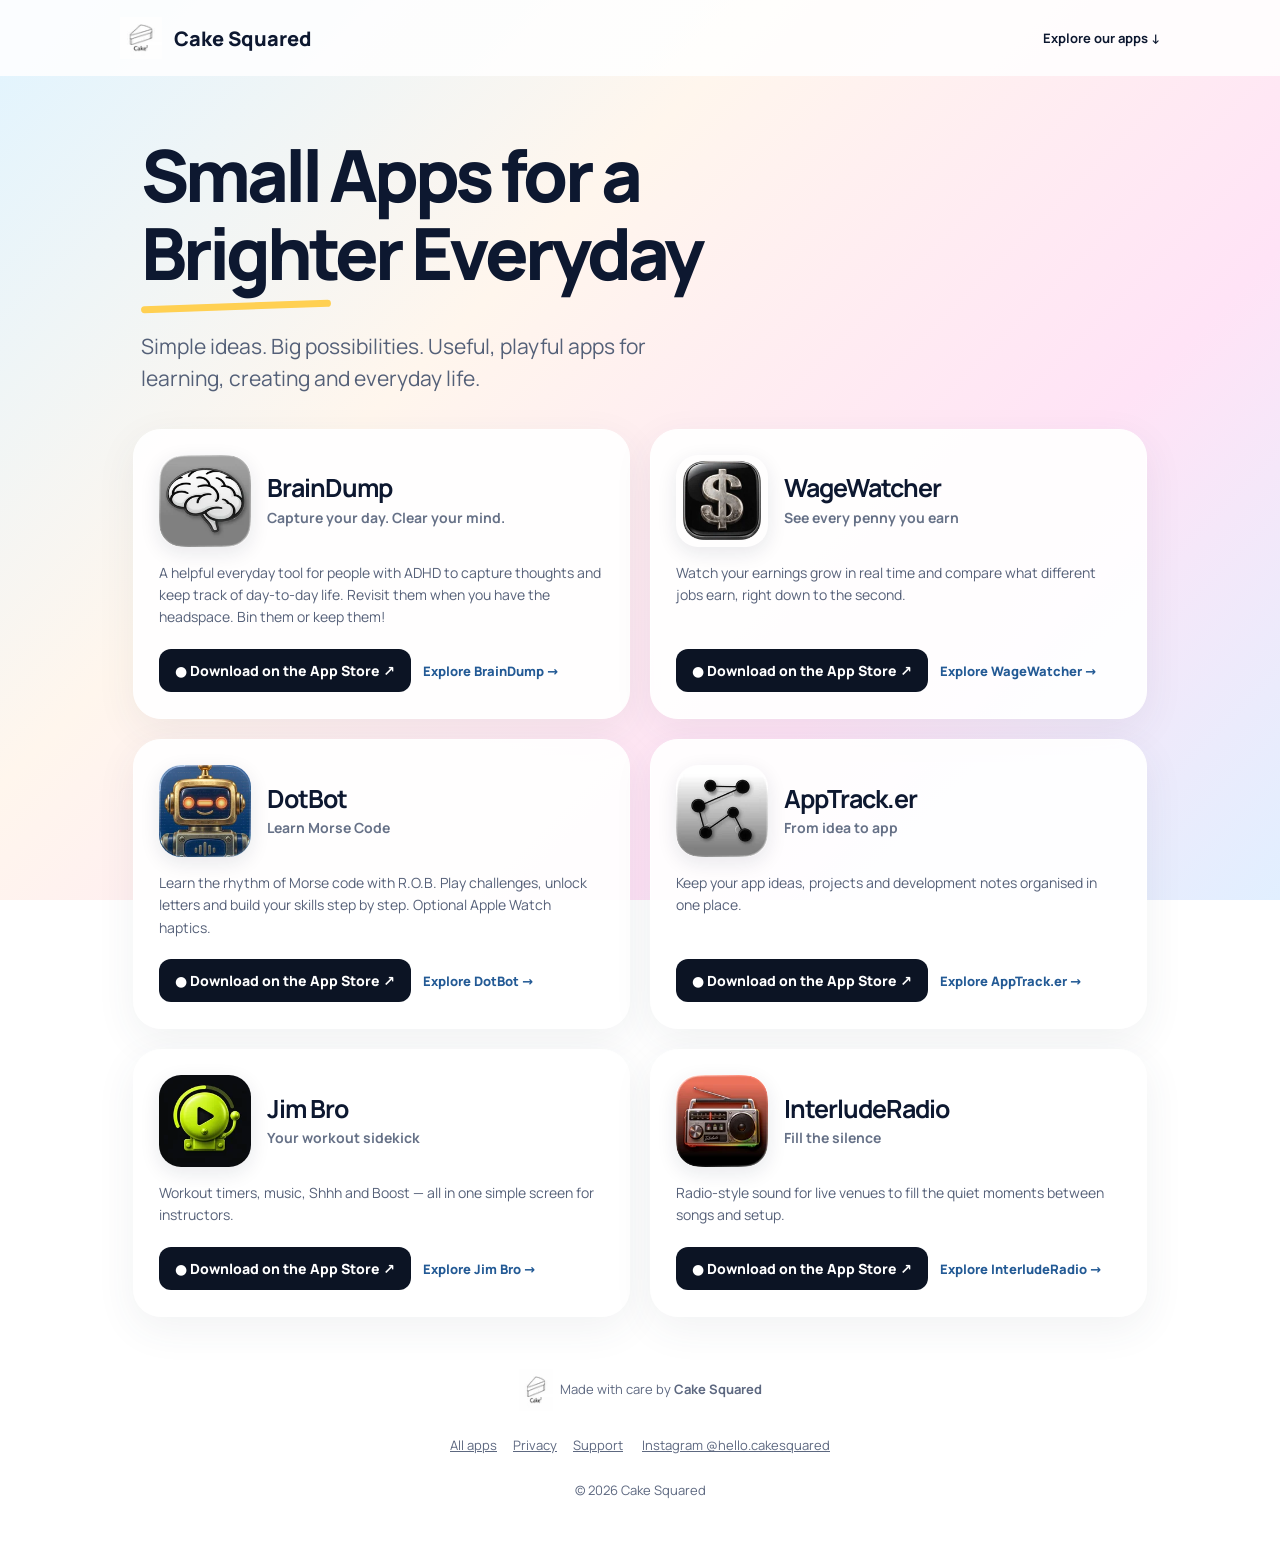
==== commit 7ad1919f: "Launch BrainDump listing and prioritise featured apps" ====
--- a/index.html
+++ b/index.html
@@ -1,21 +1,21 @@
-<!doctype html><html lang="en-GB"><head><meta charset="utf-8"><meta name="viewport" content="width=device-width,initial-scale=1"><meta name="theme-color" content="#fff6fc"><title>Cake Squared — Apps for iPhone and Apple Watch</title><link rel="icon" href="/assets/favicon-32.png" sizes="32x32" type="image/png"><link rel="icon" href="/assets/favicon.png" sizes="512x512" type="image/png"><link rel="apple-touch-icon" href="/assets/apple-touch-icon.png"><meta name="description" content="Discover Cake Squared apps for Morse code learning, live earnings, app development, workout timing and live performance."><link rel="stylesheet" href="/home.css?v=20261019-performance">
+<!doctype html><html lang="en-GB"><head><meta charset="utf-8"><meta name="viewport" content="width=device-width,initial-scale=1"><meta name="theme-color" content="#fff6fc"><title>Cake Squared — Apps for iPhone and Apple Watch</title><link rel="icon" href="/assets/favicon-32.png" sizes="32x32" type="image/png"><link rel="icon" href="/assets/favicon.png" sizes="512x512" type="image/png"><link rel="apple-touch-icon" href="/assets/apple-touch-icon.png"><meta name="description" content="Discover BrainDump for daily thoughts, WageWatcher for live earnings, DotBot for Morse code, and more useful Cake Squared apps."><link rel="stylesheet" href="/home.css?v=20261019-performance">
 <link rel="canonical" href="https://cakesquared.co.uk/">
 <meta property="og:type" content="website">
 <meta property="og:site_name" content="Cake Squared">
 <meta property="og:locale" content="en_GB">
 <meta property="og:title" content="Cake Squared — Apps for iPhone and Apple Watch">
-<meta property="og:description" content="Discover Cake Squared apps for Morse code learning, live earnings, app development, workout timing and live performance.">
+<meta property="og:description" content="Discover BrainDump for daily thoughts, WageWatcher for live earnings, DotBot for Morse code, and more useful Cake Squared apps.">
 <meta property="og:url" content="https://cakesquared.co.uk/">
 <meta property="og:image" content="https://cakesquared.co.uk/assets/cake-logo.png">
 <meta property="og:image:alt" content="Cake Squared logo">
 <script type="application/ld+json">{"@context": "https://schema.org", "@graph": [{"@type": "Organization", "@id": "https://cakesquared.co.uk/#organization", "name": "Cake Squared", "url": "https://cakesquared.co.uk/", "logo": "https://cakesquared.co.uk/assets/cake-logo.png", "sameAs": ["https://www.instagram.com/hello.cakesquared/"]}, {"@type": "WebSite", "@id": "https://cakesquared.co.uk/#website", "name": "Cake Squared", "url": "https://cakesquared.co.uk/", "publisher": {"@id": "https://cakesquared.co.uk/#organization"}}]}</script>
 <link rel="preload" href="/assets/fonts/manrope-latin-wght.a30ddcd349.woff2" as="font" type="font/woff2" crossorigin>
 </head><body><a class="skip-link" href="#main">Skip to content</a><header><a class="brand" href="/"><img src="/assets/cake-logo-96.fbf16d977c.webp" srcset="/assets/cake-logo-48.857204a670.webp 48w, /assets/cake-logo-96.fbf16d977c.webp 96w, /assets/cake-logo-144.d6beeb73c0.webp 144w" sizes="42px" alt="" width="42" height="42">Cake Squared</a><a class="small-link" href="/#apps">Explore our apps ↓</a></header><main id="main"><section class="hero"><h1>Small Apps for a<br>Brighter Everyday</h1><div class="accent"></div><p>Simple ideas. Big possibilities. Useful, playful apps for learning, creating and everyday life.</p></section><section id="apps" class="apps" aria-label="Our apps">
+<article class="app"><div class="top"><img class="icon" src="/assets/brain-dump-icon-280.26d055d819.webp" srcset="/assets/brain-dump-icon-160.3758b130e0.webp 160w, /assets/brain-dump-icon-280.26d055d819.webp 280w, /assets/brain-dump-icon-420.34e09faa56.webp 420w, /assets/brain-dump-icon-640.884ef76376.webp 640w" sizes="(max-width: 650px) 78px, 92px" alt="BrainDump icon" width="92" height="92"><div><h2>BrainDump</h2><div class="subtitle">Capture your day. Clear your mind.</div></div></div><p>A helpful everyday tool for people with ADHD to capture thoughts and keep track of day-to-day life. Revisit them when you have the headspace. Bin them or keep them!</p><div class="actions"><a class="store" href="https://apps.apple.com/us/app/braindump-capture-your-mind/id6759315059" target="_blank" rel="noopener">● Download on the App Store ↗</a><a class="details" href="/brain-dump.html">Explore BrainDump →</a></div></article>
+<article class="app"><div class="top"><img class="icon" src="/assets/wage-watcher-icon-280.cd7857824c.webp" srcset="/assets/wage-watcher-icon-160.d3eb4213e5.webp 160w, /assets/wage-watcher-icon-280.cd7857824c.webp 280w, /assets/wage-watcher-icon-420.4acfbf513a.webp 420w, /assets/wage-watcher-icon-640.5f55d8e931.webp 640w" sizes="(max-width: 650px) 78px, 92px" alt="WageWatcher icon" width="92" height="92"><div><h2>WageWatcher</h2><div class="subtitle">See every penny you earn</div></div></div><p>Watch your earnings grow in real time and compare what different jobs earn, right down to the second.</p><div class="actions"><a class="store" href="https://apps.apple.com/gb/app/wage-watcher/id6759516483" target="_blank" rel="noopener">● Download on the App Store ↗</a><a class="details" href="/wage-watcher.html">Explore WageWatcher →</a></div></article>
 <article class="app"><div class="top"><img class="icon" src="/assets/dotbot-icon-280.6456ed85e7.webp" srcset="/assets/dotbot-icon-160.5a1144e076.webp 160w, /assets/dotbot-icon-280.6456ed85e7.webp 280w, /assets/dotbot-icon-420.4461c320c5.webp 420w, /assets/dotbot-icon-640.72a0bc8f96.webp 640w" sizes="(max-width: 650px) 78px, 92px" alt="DotBot icon" width="92" height="92"><div><h2>DotBot</h2><div class="subtitle">Learn Morse Code</div></div></div><p>Learn the rhythm of Morse code with R.O.B. Play challenges, unlock letters and build your skills step by step. Optional Apple Watch haptics.</p><div class="actions"><a class="store" href="https://apps.apple.com/gb/app/dotbot-learn-morse-code/id6819235842" target="_blank" rel="noopener">● Download on the App Store ↗</a><a class="details" href="/dotbot.html">Explore DotBot →</a></div></article>
-<article class="app"><div class="top"><img class="icon" src="/assets/wage-watcher-icon-280.cd7857824c.webp" srcset="/assets/wage-watcher-icon-160.d3eb4213e5.webp 160w, /assets/wage-watcher-icon-280.cd7857824c.webp 280w, /assets/wage-watcher-icon-420.4acfbf513a.webp 420w, /assets/wage-watcher-icon-640.5f55d8e931.webp 640w" sizes="(max-width: 650px) 78px, 92px" alt="WageWatcher icon" width="92" height="92"><div><h2>WageWatcher</h2><div class="subtitle">See every penny you earn</div></div></div><p>Watch your earnings grow in real time and compare what different jobs earn, right down to the second.</p><div class="actions"><a class="store" href="https://apps.apple.com/gb/app/wage-watcher/id6759516483" target="_blank" rel="noopener">● Download on the App Store ↗</a><a class="details" href="/wage-watcher.html">Explore WageWatcher →</a></div></article>
 <article class="app"><div class="top"><img class="icon" src="/assets/app-track-icon-280.3f700f9663.webp" srcset="/assets/app-track-icon-160.f010804322.webp 160w, /assets/app-track-icon-280.3f700f9663.webp 280w, /assets/app-track-icon-420.3039250a13.webp 420w, /assets/app-track-icon-640.511a740636.webp 640w" sizes="(max-width: 650px) 78px, 92px" alt="AppTrack.er icon" width="92" height="92"><div><h2>AppTrack.er</h2><div class="subtitle">From idea to app</div></div></div><p>Keep your app ideas, projects and development notes organised in one place.</p><div class="actions"><a class="store" href="https://apps.apple.com/gb/app/apptrack-er/id6759859570" target="_blank" rel="noopener">● Download on the App Store ↗</a><a class="details" href="/app-track.html">Explore AppTrack.er →</a></div></article>
 <article class="app"><div class="top"><img class="icon" src="/assets/jim-bro-icon-280.d9cbddbb77.webp" srcset="/assets/jim-bro-icon-160.0334341a74.webp 160w, /assets/jim-bro-icon-280.d9cbddbb77.webp 280w, /assets/jim-bro-icon-420.c800bc79bf.webp 420w, /assets/jim-bro-icon-640.e603215ba7.webp 640w" sizes="(max-width: 650px) 78px, 92px" alt="Jim Bro icon" width="92" height="92"><div><h2>Jim Bro</h2><div class="subtitle">Your workout sidekick</div></div></div><p>Workout timers, music, Shhh and Boost — all in one simple screen for instructors.</p><div class="actions"><a class="store" href="https://apps.apple.com/gb/app/jim-bro-workout-boss/id6760321278" target="_blank" rel="noopener">● Download on the App Store ↗</a><a class="details" href="/jim-bro.html">Explore Jim Bro →</a></div></article>
 <article class="app"><div class="top"><img class="icon" src="/assets/interlude-icon-280.21f62c529a.webp" srcset="/assets/interlude-icon-160.9096c0a732.webp 160w, /assets/interlude-icon-280.21f62c529a.webp 280w, /assets/interlude-icon-420.edabfe702f.webp 420w, /assets/interlude-icon-640.c28ff5ff35.webp 640w" sizes="(max-width: 650px) 78px, 92px" alt="InterludeRadio icon" width="92" height="92"><div><h2>InterludeRadio</h2><div class="subtitle">Fill the silence</div></div></div><p>Radio-style sound for live venues to fill the quiet moments between songs and setup.</p><div class="actions"><a class="store" href="https://apps.apple.com/gb/app/interluderadio/id6811347236" target="_blank" rel="noopener">● Download on the App Store ↗</a><a class="details" href="/interlude.html">Explore InterludeRadio →</a></div></article>
-<article class="app"><div class="top"><img class="icon" src="/assets/brain-dump-icon-280.26d055d819.webp" srcset="/assets/brain-dump-icon-160.3758b130e0.webp 160w, /assets/brain-dump-icon-280.26d055d819.webp 280w, /assets/brain-dump-icon-420.34e09faa56.webp 420w, /assets/brain-dump-icon-640.884ef76376.webp 640w" sizes="(max-width: 650px) 78px, 92px" alt="BrainDump icon" width="92" height="92"><div><h2>BrainDump</h2><div class="subtitle">Catch your next big idea</div></div></div><p>A quick place to capture thoughts and ideas before they disappear.</p><div class="actions"><span class="soon">Coming soon</span><a class="details" href="/brain-dump.html">Explore BrainDump →</a></div></article>
 </section><footer><div><img src="/assets/cake-logo-96.fbf16d977c.webp" srcset="/assets/cake-logo-48.857204a670.webp 48w, /assets/cake-logo-96.fbf16d977c.webp 96w, /assets/cake-logo-144.d6beeb73c0.webp 144w" sizes="34px" alt="" width="42" height="42">Made with care by <strong>Cake Squared</strong></div><p><a href="/apps/">All apps</a><a href="/privacy-policy.html">Privacy</a><a href="mailto:support@cakesquared.co.uk">Support</a>
           <a href="https://www.instagram.com/hello.cakesquared/" target="_blank" rel="noopener noreferrer">Instagram @hello.cakesquared</a></p>© 2026 Cake Squared</footer></main></body></html>
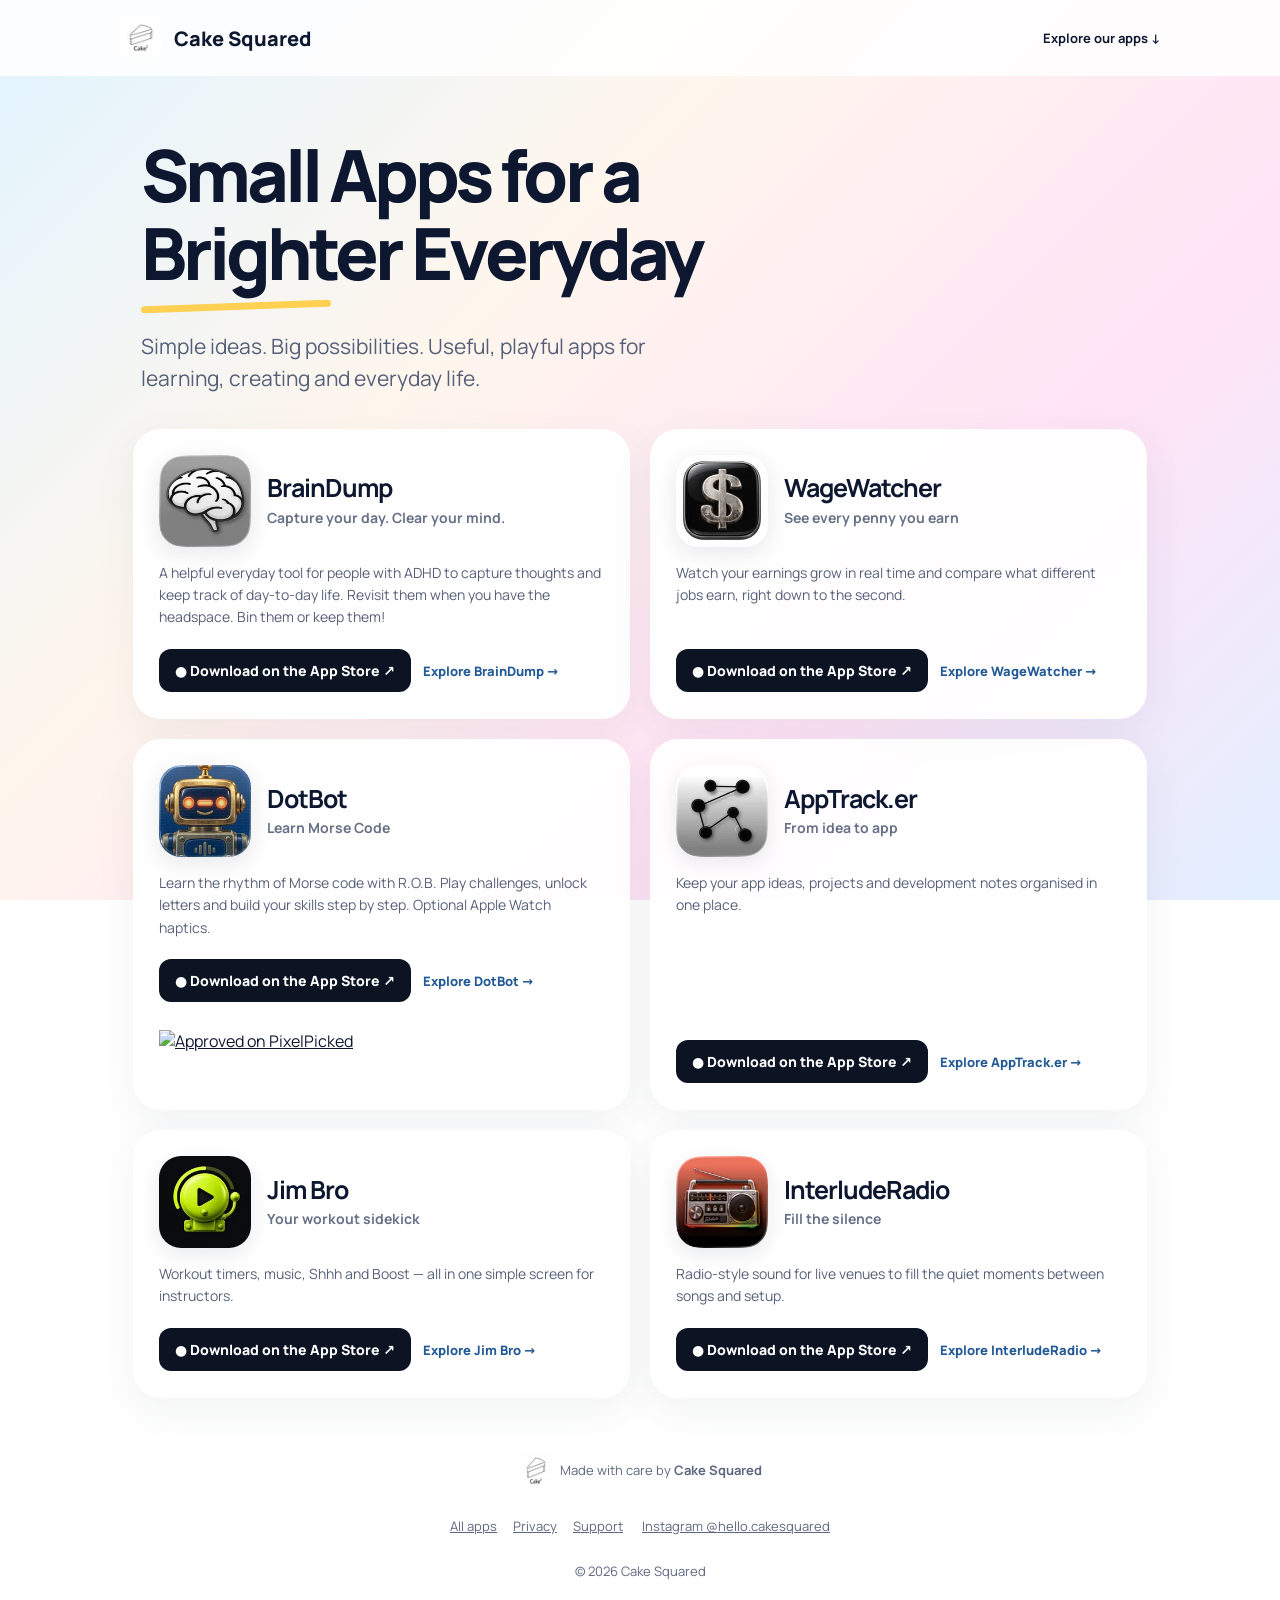
==== commit 6f574a2b: "Add PixelPicked approval badge to DotBot pages" ====
--- a/index.html
+++ b/index.html
@@ -1,4 +1,4 @@
-<!doctype html><html lang="en-GB"><head><meta charset="utf-8"><meta name="viewport" content="width=device-width,initial-scale=1"><meta name="theme-color" content="#fff6fc"><title>Cake Squared — Apps for iPhone and Apple Watch</title><link rel="icon" href="/assets/favicon-32.png" sizes="32x32" type="image/png"><link rel="icon" href="/assets/favicon.png" sizes="512x512" type="image/png"><link rel="apple-touch-icon" href="/assets/apple-touch-icon.png"><meta name="description" content="Discover BrainDump for daily thoughts, WageWatcher for live earnings, DotBot for Morse code, and more useful Cake Squared apps."><link rel="stylesheet" href="/home.css?v=20261019-performance">
+<!doctype html><html lang="en-GB"><head><meta charset="utf-8"><meta name="viewport" content="width=device-width,initial-scale=1"><meta name="theme-color" content="#fff6fc"><title>Cake Squared — Apps for iPhone and Apple Watch</title><link rel="icon" href="/assets/favicon-32.png" sizes="32x32" type="image/png"><link rel="icon" href="/assets/favicon.png" sizes="512x512" type="image/png"><link rel="apple-touch-icon" href="/assets/apple-touch-icon.png"><meta name="description" content="Discover BrainDump for daily thoughts, WageWatcher for live earnings, DotBot for Morse code, and more useful Cake Squared apps."><link rel="stylesheet" href="/home.css?v=20261022-pixelpicked">
 <link rel="canonical" href="https://cakesquared.co.uk/">
 <meta property="og:type" content="website">
 <meta property="og:site_name" content="Cake Squared">
@@ -13,7 +13,7 @@
 </head><body><a class="skip-link" href="#main">Skip to content</a><header><a class="brand" href="/"><img src="/assets/cake-logo-96.fbf16d977c.webp" srcset="/assets/cake-logo-48.857204a670.webp 48w, /assets/cake-logo-96.fbf16d977c.webp 96w, /assets/cake-logo-144.d6beeb73c0.webp 144w" sizes="42px" alt="" width="42" height="42">Cake Squared</a><a class="small-link" href="/#apps">Explore our apps ↓</a></header><main id="main"><section class="hero"><h1>Small Apps for a<br>Brighter Everyday</h1><div class="accent"></div><p>Simple ideas. Big possibilities. Useful, playful apps for learning, creating and everyday life.</p></section><section id="apps" class="apps" aria-label="Our apps">
 <article class="app"><div class="top"><img class="icon" src="/assets/brain-dump-icon-280.26d055d819.webp" srcset="/assets/brain-dump-icon-160.3758b130e0.webp 160w, /assets/brain-dump-icon-280.26d055d819.webp 280w, /assets/brain-dump-icon-420.34e09faa56.webp 420w, /assets/brain-dump-icon-640.884ef76376.webp 640w" sizes="(max-width: 650px) 78px, 92px" alt="BrainDump icon" width="92" height="92"><div><h2>BrainDump</h2><div class="subtitle">Capture your day. Clear your mind.</div></div></div><p>A helpful everyday tool for people with ADHD to capture thoughts and keep track of day-to-day life. Revisit them when you have the headspace. Bin them or keep them!</p><div class="actions"><a class="store" href="https://apps.apple.com/us/app/braindump-capture-your-mind/id6759315059" target="_blank" rel="noopener">● Download on the App Store ↗</a><a class="details" href="/brain-dump.html">Explore BrainDump →</a></div></article>
 <article class="app"><div class="top"><img class="icon" src="/assets/wage-watcher-icon-280.cd7857824c.webp" srcset="/assets/wage-watcher-icon-160.d3eb4213e5.webp 160w, /assets/wage-watcher-icon-280.cd7857824c.webp 280w, /assets/wage-watcher-icon-420.4acfbf513a.webp 420w, /assets/wage-watcher-icon-640.5f55d8e931.webp 640w" sizes="(max-width: 650px) 78px, 92px" alt="WageWatcher icon" width="92" height="92"><div><h2>WageWatcher</h2><div class="subtitle">See every penny you earn</div></div></div><p>Watch your earnings grow in real time and compare what different jobs earn, right down to the second.</p><div class="actions"><a class="store" href="https://apps.apple.com/gb/app/wage-watcher/id6759516483" target="_blank" rel="noopener">● Download on the App Store ↗</a><a class="details" href="/wage-watcher.html">Explore WageWatcher →</a></div></article>
-<article class="app"><div class="top"><img class="icon" src="/assets/dotbot-icon-280.6456ed85e7.webp" srcset="/assets/dotbot-icon-160.5a1144e076.webp 160w, /assets/dotbot-icon-280.6456ed85e7.webp 280w, /assets/dotbot-icon-420.4461c320c5.webp 420w, /assets/dotbot-icon-640.72a0bc8f96.webp 640w" sizes="(max-width: 650px) 78px, 92px" alt="DotBot icon" width="92" height="92"><div><h2>DotBot</h2><div class="subtitle">Learn Morse Code</div></div></div><p>Learn the rhythm of Morse code with R.O.B. Play challenges, unlock letters and build your skills step by step. Optional Apple Watch haptics.</p><div class="actions"><a class="store" href="https://apps.apple.com/gb/app/dotbot-learn-morse-code/id6819235842" target="_blank" rel="noopener">● Download on the App Store ↗</a><a class="details" href="/dotbot.html">Explore DotBot →</a></div></article>
+<article class="app"><div class="top"><img class="icon" src="/assets/dotbot-icon-280.6456ed85e7.webp" srcset="/assets/dotbot-icon-160.5a1144e076.webp 160w, /assets/dotbot-icon-280.6456ed85e7.webp 280w, /assets/dotbot-icon-420.4461c320c5.webp 420w, /assets/dotbot-icon-640.72a0bc8f96.webp 640w" sizes="(max-width: 650px) 78px, 92px" alt="DotBot icon" width="92" height="92"><div><h2>DotBot</h2><div class="subtitle">Learn Morse Code</div></div></div><p>Learn the rhythm of Morse code with R.O.B. Play challenges, unlock letters and build your skills step by step. Optional Apple Watch haptics.</p><div class="actions"><a class="store" href="https://apps.apple.com/gb/app/dotbot-learn-morse-code/id6819235842" target="_blank" rel="noopener">● Download on the App Store ↗</a><a class="details" href="/dotbot.html">Explore DotBot →</a></div><a class="pixelpicked-badge" href="https://pixelpicked.com/game/pYuURZpYMYt/dotbot-a-morse-code-game" target="_blank" rel="noopener"><img src="https://api.pixelpicked.com/api/badges/pYuURZpYMYt/live.png?theme=light" width="250" height="54" alt="Approved on PixelPicked" loading="lazy" decoding="async"></a></article>
 <article class="app"><div class="top"><img class="icon" src="/assets/app-track-icon-280.3f700f9663.webp" srcset="/assets/app-track-icon-160.f010804322.webp 160w, /assets/app-track-icon-280.3f700f9663.webp 280w, /assets/app-track-icon-420.3039250a13.webp 420w, /assets/app-track-icon-640.511a740636.webp 640w" sizes="(max-width: 650px) 78px, 92px" alt="AppTrack.er icon" width="92" height="92"><div><h2>AppTrack.er</h2><div class="subtitle">From idea to app</div></div></div><p>Keep your app ideas, projects and development notes organised in one place.</p><div class="actions"><a class="store" href="https://apps.apple.com/gb/app/apptrack-er/id6759859570" target="_blank" rel="noopener">● Download on the App Store ↗</a><a class="details" href="/app-track.html">Explore AppTrack.er →</a></div></article>
 <article class="app"><div class="top"><img class="icon" src="/assets/jim-bro-icon-280.d9cbddbb77.webp" srcset="/assets/jim-bro-icon-160.0334341a74.webp 160w, /assets/jim-bro-icon-280.d9cbddbb77.webp 280w, /assets/jim-bro-icon-420.c800bc79bf.webp 420w, /assets/jim-bro-icon-640.e603215ba7.webp 640w" sizes="(max-width: 650px) 78px, 92px" alt="Jim Bro icon" width="92" height="92"><div><h2>Jim Bro</h2><div class="subtitle">Your workout sidekick</div></div></div><p>Workout timers, music, Shhh and Boost — all in one simple screen for instructors.</p><div class="actions"><a class="store" href="https://apps.apple.com/gb/app/jim-bro-workout-boss/id6760321278" target="_blank" rel="noopener">● Download on the App Store ↗</a><a class="details" href="/jim-bro.html">Explore Jim Bro →</a></div></article>
 <article class="app"><div class="top"><img class="icon" src="/assets/interlude-icon-280.21f62c529a.webp" srcset="/assets/interlude-icon-160.9096c0a732.webp 160w, /assets/interlude-icon-280.21f62c529a.webp 280w, /assets/interlude-icon-420.edabfe702f.webp 420w, /assets/interlude-icon-640.c28ff5ff35.webp 640w" sizes="(max-width: 650px) 78px, 92px" alt="InterludeRadio icon" width="92" height="92"><div><h2>InterludeRadio</h2><div class="subtitle">Fill the silence</div></div></div><p>Radio-style sound for live venues to fill the quiet moments between songs and setup.</p><div class="actions"><a class="store" href="https://apps.apple.com/gb/app/interluderadio/id6811347236" target="_blank" rel="noopener">● Download on the App Store ↗</a><a class="details" href="/interlude.html">Explore InterludeRadio →</a></div></article>
--- a/home.css
+++ b/home.css
@@ -2,3 +2,7 @@
 *{box-sizing:border-box}body{margin:0;color:#0d1830;font-family:Manrope,system-ui,sans-serif;background:linear-gradient(135deg,#e0f4ff 0%,#fff6ed 36%,#ffe3f6 70%,#e1efff 100%) fixed}a{color:inherit}header{background:#ffffffdb;padding:16px max(20px,calc((100vw - 1040px)/2));display:flex;align-items:center;justify-content:space-between;gap:12px}.brand{display:flex;align-items:center;gap:12px;font-size:20px;font-weight:800;text-decoration:none}.brand img{width:42px;height:42px;object-fit:contain}.small-link{font-size:13px;text-decoration:none;font-weight:700}main{max-width:1050px;margin:auto;padding:36px 18px 28px}.hero{position:relative;padding:24px 8px 34px}.hero h1{font-size:clamp(38px,7vw,72px);line-height:1.08;letter-spacing:-.055em;margin:0 0 20px;max-width:780px;font-weight:800}.hero p{font-size:clamp(16px,2.4vw,21px);color:#546078;max-width:570px;line-height:1.55;margin:0}.accent{height:7px;width:190px;background:#ffd052;border-radius:99px;transform:rotate(-2deg);margin:-9px 0 20px}.apps{display:grid;grid-template-columns:repeat(2,minmax(0,1fr));gap:20px}.app{background:#fffffff0;border:1px solid #ffffff;box-shadow:0 12px 40px #36445c12;border-radius:28px;padding:25px;display:flex;flex-direction:column;gap:15px;transition:transform .2s,box-shadow .2s}.app:hover{transform:translateY(-4px);box-shadow:0 16px 42px #36445c24}.top{display:flex;gap:16px;align-items:center}.icon{height:92px;width:92px;border-radius:22px;object-fit:cover;box-shadow:0 6px 20px #17233b19;flex:none}.app h2{font-size:25px;line-height:1.1;letter-spacing:-.04em;margin:0}.subtitle{color:#667187;font-weight:700;margin-top:6px;font-size:14px}.app p{color:#566179;line-height:1.6;margin:0;flex:1;font-size:14px}.actions{display:flex;flex-wrap:wrap;align-items:center;gap:12px;margin-top:5px}.store{background:#0c1424;color:white;text-decoration:none;padding:12px 16px;border-radius:12px;font-size:14px;font-weight:800;display:inline-flex;align-items:center;gap:9px}.store:hover{background:#273853}.details{font-size:13px;font-weight:800;text-decoration:none;color:#235a95}.soon{background:#e9edf3;color:#465166;padding:12px 16px;border-radius:12px;font-weight:800;font-size:14px}footer{margin-top:28px;text-align:center;border-radius:26px;background:#ffffffa8;padding:24px;color:#5d6880;font-size:13px}footer img{width:34px;vertical-align:middle;margin-right:7px}footer a{margin:0 8px} @media(max-width:650px){.apps{grid-template-columns:1fr}.hero{padding:14px 4px 28px}.app{padding:22px}.icon{width:78px;height:78px;border-radius:19px}.app h2{font-size:22px}.small-link{font-size:12px}}@media(prefers-reduced-motion:reduce){.app{transition:none}}
 
 html{scroll-padding-top:20px}body{min-height:100vh}.small-link,.details,footer a{display:inline-flex;align-items:center;min-height:44px}a:focus-visible{outline:3px solid #235a95;outline-offset:5px}.skip-link{position:absolute;top:8px;left:16px;z-index:10;padding:12px;background:white;border-radius:12px;transform:translateY(-150%)}.skip-link:focus{transform:none}.brand{min-width:0}.brand img{flex:none}.icon{aspect-ratio:1}.accent{pointer-events:none}footer p{line-height:1.6}@media(max-width:360px){header{padding:14px 18px}.brand{font-size:18px;gap:8px}.small-link{font-size:12px}.top{gap:12px}.app h2{font-size:21px}}@media(prefers-reduced-motion:reduce){.app:hover{transform:none}}
+
+/* Keep the live approval badge at its supplied size, shrinking on narrow screens. */
+.pixelpicked-badge{display:block;width:250px;max-width:100%;margin-top:12px;border-radius:8px}
+.pixelpicked-badge img{display:block;width:100%;height:auto}
